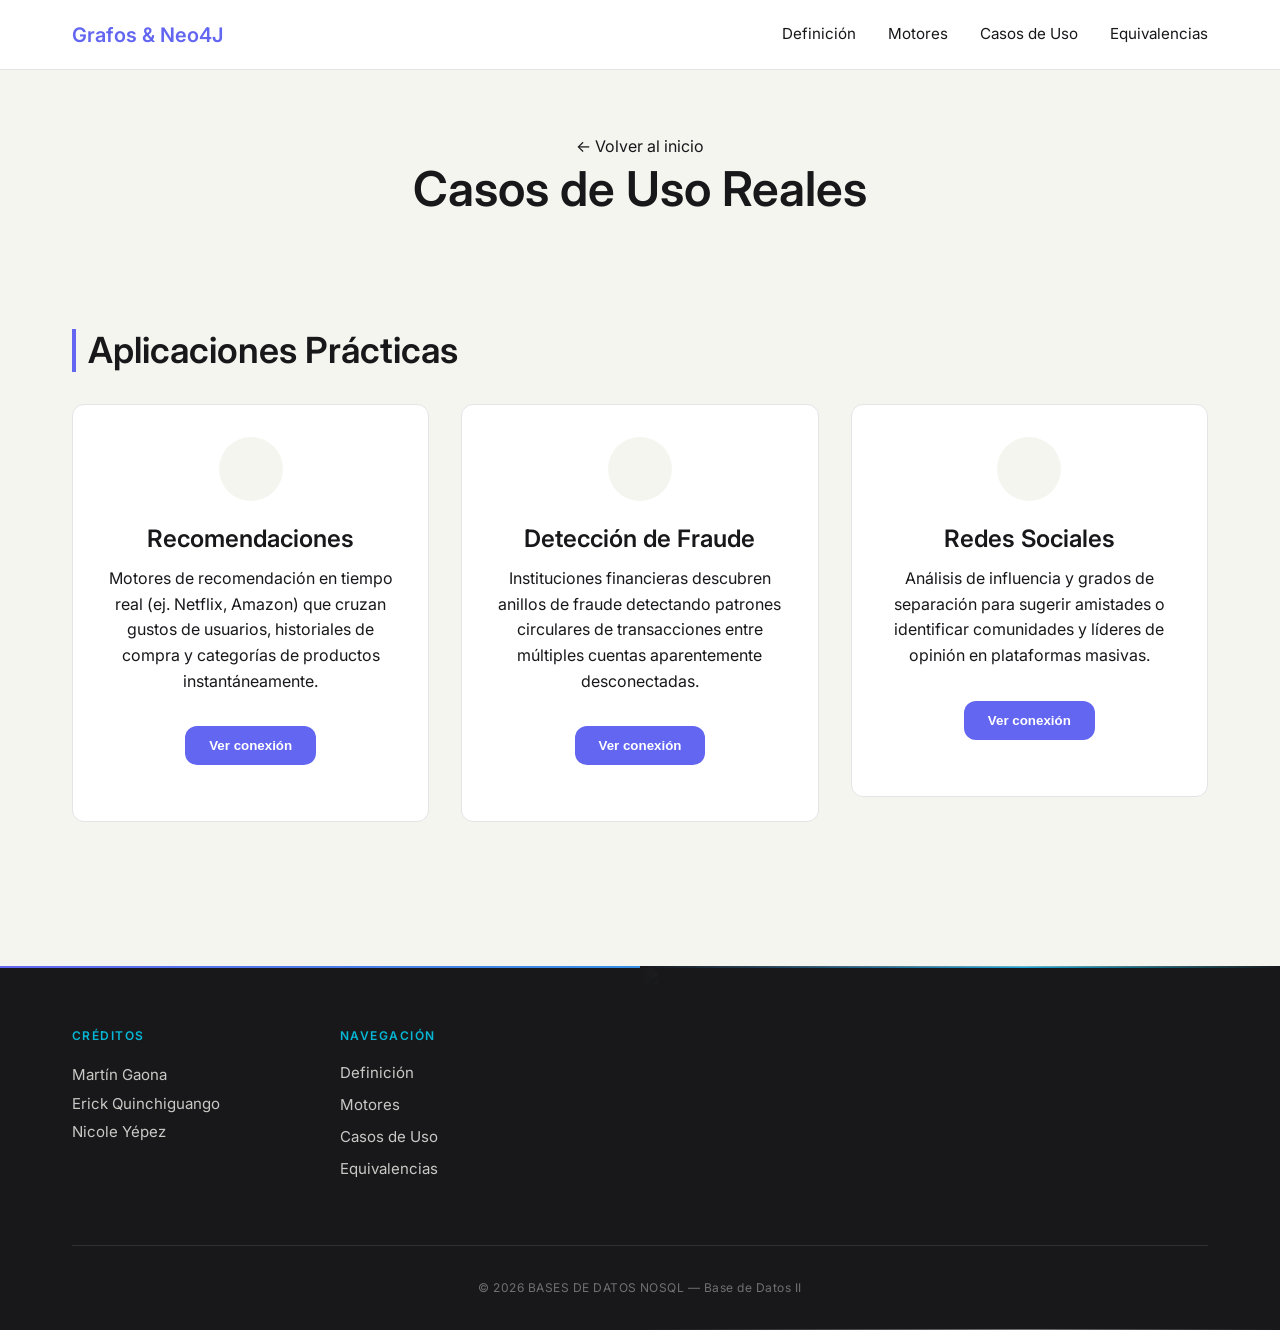
==== pages/casos-uso.html @ 71b71691 "primer commit - SQL x Neo4J web" ====
<!DOCTYPE html>
<html lang="es">
<head>
    <meta charset="UTF-8">
    <meta name="viewport" content="width=device-width, initial-scale=1.0">
    <title>Casos de Uso | Grafos & Neo4J</title>
    <link rel="stylesheet" href="../css/styles.css">
    <style>
        .icon-star path { d: path("M12 2l3.09 6.26L22 9.27l-5 4.87 1.18 6.88L12 17.77l-6.18 3.25L7 14.14 2 9.27l6.91-1.01L12 2z"); }
        .icon-alert path { d: path("M12 2L2 22h20L12 2zm0 6v6m0 4h.01"); stroke-linecap: round; stroke-linejoin: round; }
        .icon-network circle { cx: 12; cy: 5; r: 3; }
        .icon-network circle:nth-child(2) { cx: 5; cy: 19; }
        .icon-network circle:nth-child(3) { cx: 19; cy: 19; }
        .icon-network path { d: path("M10.29 7.71L6.71 16.29M13.71 7.71l3.58 8.58M7 19h10"); stroke-linecap: round; }
        
        .graph-svg { width: 100%; height: auto; max-width: 250px; display: block; margin: 0 auto; }
        .graph-svg circle { fill: var(--primary); stroke: var(--surface); stroke-width: 2; transition: var(--transition); }
        .graph-svg line { stroke: var(--border-color); stroke-width: 2; transition: var(--transition); }
        .graph-svg text { font-family: 'Inter', sans-serif; font-size: 12px; fill: var(--text-color); text-anchor: middle; }
        
        .use-case-card:hover .graph-svg circle { fill: var(--secondary); }
        .use-case-card:hover .graph-svg line { stroke: var(--primary); }
    </style>
</head>
<body>
    <header class="site-header">
        <div class="container header-container">
            <a href="../index.html" class="logo">Grafos & Neo4J</a>
            <button class="menu-toggle">☰</button>
            <nav class="nav-links">
                <a href="definicion.html">Definición</a>
                <a href="motores.html">Motores</a>
                <a href="casos-uso.html">Casos de Uso</a>
                <a href="equivalencias.html">Equivalencias</a>
            </nav>
        </div>
    </header>

    <div class="container">
        <header class="page-header fade-up">
            <a href="../index.html" class="back-link">← Volver al inicio</a>
            <h1>Casos de Uso Reales</h1>
        </header>

        <section class="content-section fade-up">
            <h2 class="section-title" style="margin-bottom: 2rem;">Aplicaciones Prácticas</h2>
            <div class="use-cases-grid">
                
                <div class="use-case-item fade-up">
                    <div class="use-case-card">
                        <div class="icon-wrapper">
                            <svg class="icon-star" viewBox="0 0 24 24"></svg>
                        </div>
                        <h3>Recomendaciones</h3>
                        <p>Motores de recomendación en tiempo real (ej. Netflix, Amazon) que cruzan gustos de usuarios, historiales de compra y categorías de productos instantáneamente.</p>
                        <button class="btn toggle-illustration" data-target="ill-recom">Ver conexión</button>
                        
                        <div id="ill-recom" class="illustration-container">
                            <svg class="graph-svg" viewBox="0 0 200 150">
                                <line x1="100" y1="30" x2="50" y2="100" />
                                <line x1="100" y1="30" x2="150" y2="100" />
                                <circle cx="100" cy="30" r="20" />
                                <circle cx="50" cy="100" r="20" />
                                <circle cx="150" cy="100" r="20" />
                                <text x="100" y="35" fill="#fff">Usuario</text>
                                <text x="50" y="105" fill="#fff">Película A</text>
                                <text x="150" y="105" fill="#fff">Película B</text>
                            </svg>
                        </div>
                    </div>
                </div>

                <div class="use-case-item fade-up">
                    <div class="use-case-card">
                        <div class="icon-wrapper">
                            <svg class="icon-alert" viewBox="0 0 24 24"></svg>
                        </div>
                        <h3>Detección de Fraude</h3>
                        <p>Instituciones financieras descubren anillos de fraude detectando patrones circulares de transacciones entre múltiples cuentas aparentemente desconectadas.</p>
                        <button class="btn toggle-illustration" data-target="ill-fraud">Ver conexión</button>
                        
                        <div id="ill-fraud" class="illustration-container">
                            <svg class="graph-svg" viewBox="0 0 200 150">
                                <line x1="50" y1="40" x2="150" y2="40" />
                                <line x1="150" y1="40" x2="100" y2="110" />
                                <line x1="100" y1="110" x2="50" y2="40" />
                                <circle cx="50" cy="40" r="15" />
                                <circle cx="150" cy="40" r="15" />
                                <circle cx="100" cy="110" r="15" />
                                <text x="50" y="45" fill="#fff">IP</text>
                                <text x="150" y="45" fill="#fff">Tarjeta</text>
                                <text x="100" y="115" fill="#fff">Cuenta</text>
                            </svg>
                        </div>
                    </div>
                </div>

                <div class="use-case-item fade-up">
                    <div class="use-case-card">
                        <div class="icon-wrapper">
                            <svg class="icon-network" viewBox="0 0 24 24"></svg>
                        </div>
                        <h3>Redes Sociales</h3>
                        <p>Análisis de influencia y grados de separación para sugerir amistades o identificar comunidades y líderes de opinión en plataformas masivas.</p>
                        <button class="btn toggle-illustration" data-target="ill-social">Ver conexión</button>
                        
                        <div id="ill-social" class="illustration-container">
                            <svg class="graph-svg" viewBox="0 0 200 150">
                                <line x1="100" y1="75" x2="40" y2="40" />
                                <line x1="100" y1="75" x2="160" y2="40" />
                                <line x1="100" y1="75" x2="100" y2="130" />
                                <circle cx="100" cy="75" r="15" />
                                <circle cx="40" cy="40" r="15" />
                                <circle cx="160" cy="40" r="15" />
                                <circle cx="100" cy="130" r="15" />
                                <text x="100" y="80" fill="#fff">Tú</text>
                            </svg>
                        </div>
                    </div>
                </div>

            </div>
        </section>
    </div>

    <footer class="site-footer">
        <div class="footer-gradient-line"></div>
        <div class="footer-image-wrap">
            <img src="https://images.unsplash.com/photo-1504868584819-f8e8b4b6d7e3?w=800&q=80" alt="">
            <div class="footer-image-fade-left"></div>
            <div class="footer-image-fade-right"></div>
        </div>
        <div class="container footer-container">
            <div class="footer-left">
                <div class="footer-col footer-col-credits">
                    <span class="footer-label">CRÉDITOS</span>
                    <span class="footer-name">Martín Gaona</span>
                    <span class="footer-name">Erick Quinchiguango</span>
                    <span class="footer-name">Nicole Yépez</span>
                </div>
                <div class="footer-col footer-col-nav">
                    <span class="footer-label">NAVEGACIÓN</span>
                    <a href="definicion.html" class="page-link">Definición</a>
                    <a href="motores.html" class="page-link">Motores</a>
                    <a href="casos-uso.html" class="page-link">Casos de Uso</a>
                    <a href="equivalencias.html" class="page-link">Equivalencias</a>
                </div>
            </div>
            <div class="footer-copyright">
                © 2026 BASES DE DATOS NOSQL — Base de Datos II
            </div>
        </div>
    </footer>

    <script src="../js/animations.js"></script>
</body>
</html>
---- css/styles.css ----
@import url('https://fonts.googleapis.com/css2?family=Inter:wght@400;600&display=swap');

:root {
  --bg-color: #F5F5F0;
  --primary: #6366F1;
  --secondary: #06B6D4;
  --text-color: #18181B;
  --surface: #FFFFFF;
  --border-color: #E4E4E7;
  --gradient: linear-gradient(135deg, var(--primary), var(--secondary));
  --radius: 12px;
  --shadow: 0 4px 20px rgba(0, 0, 0, 0.05);
  --shadow-hover: 0 8px 30px rgba(99, 102, 241, 0.15);
  --transition: all 0.3s cubic-bezier(0.25, 0.8, 0.25, 1);
  --header-height: 70px;
}

* {
  margin: 0;
  padding: 0;
  box-sizing: border-box;
}

body {
  font-family: 'Inter', sans-serif;
  font-weight: 400;
  font-size: 16px;
  background-color: var(--bg-color);
  color: var(--text-color);
  line-height: 1.6;
  min-height: 100vh;
  display: flex;
  flex-direction: column;
  padding-top: var(--header-height);
  transition: opacity 0.2s ease;
  opacity: 1;
}

body.page-transitioning {
  opacity: 0;
}

/* Header */
.site-header {
  position: fixed;
  top: 0;
  left: 0;
  width: 100%;
  height: var(--header-height);
  background: var(--surface);
  border-bottom: 0.5px solid var(--border-color);
  z-index: 1000;
  display: flex;
  align-items: center;
  transition: box-shadow 0.3s ease;
}

.site-header.elevated {
  box-shadow: 0 4px 20px rgba(0,0,0,0.05);
}

.header-container {
  display: flex;
  justify-content: space-between;
  align-items: center;
  width: 100%;
}

.logo {
  font-weight: 600;
  color: var(--primary);
  font-size: 1.25rem;
}

.nav-links {
  display: flex;
  gap: 2rem;
}

.nav-links a {
  font-size: 0.95rem;
  transition: color 0.3s ease;
}

.nav-links a:hover {
  color: var(--primary);
}

.menu-toggle {
  display: none;
  background: none;
  border: none;
  font-size: 1.5rem;
  color: var(--text-color);
  cursor: pointer;
}

.site-footer {
  background: #18181B;
  color: #F5F5F0;
  margin-top: 80px;
  position: relative;
  padding: 60px 0 32px;
}

.footer-gradient-line {
  position: absolute;
  top: 0;
  left: 0;
  height: 2px;
  width: 100%;
  background: var(--gradient);
}

.footer-image-wrap {
  position: absolute;
  top: 0;
  right: 0;
  width: 50%;
  height: 100%;
  z-index: 0;
  overflow: hidden;
}

.footer-image-wrap img {
  width: 100%;
  height: 100%;
  object-fit: cover;
  object-position: center;
  opacity: 0.5;
  display: block;
}

.footer-image-fade-left {
  position: absolute;
  top: 0;
  left: 0;
  width: 100%;
  height: 100%;
  background: linear-gradient(to right, #18181B 0%, transparent 60%);
}

.footer-image-fade-right {
  position: absolute;
  top: 0;
  right: 0;
  width: 100%;
  height: 100%;
  background: linear-gradient(to left, #18181B 0%, transparent 40%);
}

.footer-container {
  display: grid;
  grid-template-columns: 1fr;
  gap: 2.5rem 0;
  max-width: 1200px;
  margin: 0 auto;
  padding: 0 2rem;
  position: relative;
  z-index: 1;
}

.footer-left {
  display: flex;
  flex-direction: row;
  gap: 120px;
}

.footer-col {
  display: flex;
  flex-direction: column;
}

.footer-label {
  font-size: 12px;
  font-weight: 600;
  letter-spacing: 0.12em;
  color: #06B6D4;
  text-transform: uppercase;
  margin-bottom: 1rem;
}

.footer-name {
  font-size: 15px;
  color: rgba(245, 245, 240, 0.8);
  line-height: 1.9;
}

.footer-col .page-link {
  font-size: 15px;
  color: rgba(245, 245, 240, 0.8);
  display: block;
  margin-bottom: 0.5rem;
  transition: color 0.3s ease;
  text-decoration: none;
}

.footer-col .page-link:hover {
  color: #F5F5F0;
}



h1, h2, h3, h4, h5, h6 {
  font-weight: 600;
  line-height: 1.2;
}

h1 { font-size: 3rem; margin-bottom: 1rem; }
h2 { font-size: 2.25rem; margin-bottom: 1rem; }
h3 { font-size: 1.5rem; margin-bottom: 0.75rem; }
p { margin-bottom: 1rem; }
a { text-decoration: none; color: inherit; }

.container {
  width: 100%;
  max-width: 1200px;
  margin: 0 auto;
  padding: 0 2rem;
}

.hero {
  min-height: calc(100vh - var(--header-height));
  display: flex;
  flex-direction: column;
  justify-content: center;
  position: relative;
  overflow: hidden;
}

.hero-content {
  text-align: center;
  z-index: 10;
  padding-top: 4rem;
}

.title-wrapper {
  display: inline-block;
  position: relative;
  margin-bottom: 1rem;
}

.title-gradient-line {
  position: absolute;
  bottom: -5px;
  left: 0;
  height: 3px;
  background: var(--gradient);
  width: 0;
  animation: expandWidth 1s ease-out 0.8s forwards;
}

@keyframes expandWidth {
  to { width: 60%; }
}

.animate-title, .animate-subtitle, .animate-cards {
  opacity: 0;
  transform: translateY(20px);
  animation: fadeSlideUp 0.8s cubic-bezier(0.25, 0.8, 0.25, 1) forwards;
}
.animate-title { animation-delay: 0ms; }
.animate-subtitle { animation-delay: 300ms; }
.animate-cards { animation-delay: 600ms; }

@keyframes fadeSlideUp {
  to { opacity: 1; transform: translateY(0); }
}

.hero-subtitle {
  font-size: 1.25rem;
  opacity: 0.8;
  margin-bottom: 3rem;
}

#graph-container {
  position: absolute;
  top: 0;
  left: 0;
  width: 100%;
  height: 100%;
  z-index: 1;
}

.nav-cards {
  display: grid;
  grid-template-columns: repeat(auto-fit, minmax(250px, 1fr));
  gap: 2rem;
  z-index: 10;
  margin-top: auto;
  padding-bottom: 4rem;
}

.card {
  background: var(--surface);
  border: 1px solid var(--border-color);
  border-radius: var(--radius);
  padding: 2rem;
  transition: var(--transition);
  box-shadow: var(--shadow);
  cursor: pointer;
  display: block;
}

.card, .detail-card, .engine-card, .use-case-card {
  transition: all 0.3s cubic-bezier(0.25, 0.8, 0.25, 1);
}

.card:hover, .detail-card:not(.flip-card):hover, .engine-card:hover, .use-case-card:hover {
  transform: translateY(-6px);
  border-color: var(--primary);
  box-shadow: 0 10px 25px rgba(0,0,0,0.05);
}

.card h3 {
  color: var(--primary);
  margin-bottom: 0.5rem;
}

.card p {
  margin: 0;
  font-size: 0.95rem;
  opacity: 0.8;
}

.page-header {
  padding: 4rem 0 2rem;
  text-align: center;
}

.content-section {
  padding: 4rem 0;
}

.section-title {
  position: relative;
  padding-left: 1rem;
}

.section-title::before {
  content: '';
  position: absolute;
  left: 0;
  top: 0;
  width: 4px;
  height: 0;
  background: var(--primary);
  transition: height 0.6s ease-out;
}

.fade-up.visible .section-title::before {
  height: 100%;
}

.fade-up {
  opacity: 0;
  transform: translateY(30px) scale(0.96);
  transition: opacity 0.8s ease-out, transform 0.8s ease-out;
}

.fade-up.visible {
  opacity: 1;
  transform: translateY(0) scale(1);
}

.interactive-cards {
  display: grid;
  grid-template-columns: repeat(auto-fit, minmax(300px, 1fr));
  gap: 2rem;
  perspective: 1000px;
}

.detail-card.flip-card {
  padding: 0;
  background: transparent;
  border: none;
  box-shadow: none;
}

.flip-card-inner {
  position: relative;
  width: 100%;
  height: 250px;
  text-align: center;
  transition: transform 0.6s cubic-bezier(0.4, 0.2, 0.2, 1);
  transform-style: preserve-3d;
}

.detail-card.flipped .flip-card-inner {
  transform: rotateY(180deg);
}

.flip-card-front, .flip-card-back {
  position: absolute;
  width: 100%;
  height: 100%;
  backface-visibility: hidden;
  border: 1px solid var(--border-color);
  border-radius: var(--radius);
  padding: 2rem;
  background: var(--surface);
  display: flex;
  flex-direction: column;
  justify-content: center;
  align-items: center;
  box-shadow: var(--shadow);
  transition: var(--transition);
}

.flip-card-front:hover {
  border-color: var(--primary);
  box-shadow: 0 10px 25px rgba(0,0,0,0.05);
  transform: translateY(-6px);
}

.flip-card-back {
  transform: rotateY(180deg);
  background: var(--bg-color);
  border-color: var(--primary);
}

#mini-graph {
  width: 100%;
  height: 300px;
  border: 1px solid var(--border-color);
  border-radius: var(--radius);
  margin-top: 2rem;
  background: var(--surface);
}

.engines-grid {
  display: grid;
  grid-template-columns: repeat(auto-fit, minmax(300px, 1fr));
  gap: 2rem;
  align-items: center;
}

.engine-card {
  background: var(--surface);
  border: 1px solid var(--border-color);
  border-radius: var(--radius);
  padding: 2rem;
  position: relative;
  overflow: hidden;
}

@keyframes borderGlowPulse {
  0% { box-shadow: 0 0 0 0 rgba(99, 102, 241, 0.4); border-color: var(--border-color); }
  50% { box-shadow: 0 0 15px 5px rgba(99, 102, 241, 0.6); border-color: var(--primary); }
  100% { box-shadow: 0 0 0 0 rgba(99, 102, 241, 0.4); border-color: var(--border-color); }
}

.engine-card.featured {
  border-width: 2px;
  transform: scale(1.05);
  animation: borderGlowPulse 2s infinite;
}

.engine-card.featured:hover {
  transform: scale(1.05) translateY(-6px);
}

.badges {
  display: flex;
  gap: 0.5rem;
  flex-wrap: wrap;
  margin-bottom: 1rem;
}

.badge {
  background: var(--bg-color);
  color: var(--primary);
  font-size: 0.9rem;
  padding: 0.25rem 0.75rem;
  border-radius: 99px;
  border: 1px solid var(--border-color);
}

.popularity-bar {
  height: 6px;
  background: var(--border-color);
  border-radius: 3px;
  margin-top: 1.5rem;
  overflow: hidden;
}

.popularity-fill {
  height: 100%;
  background: var(--gradient);
  width: 0;
  transition: width 1.5s cubic-bezier(0.25, 0.8, 0.25, 1);
}

.use-cases-grid {
  display: grid;
  grid-template-columns: repeat(auto-fit, minmax(300px, 1fr));
  gap: 2rem;
}

.use-case-item.fade-up:nth-child(1) { transition-delay: 100ms; }
.use-case-item.fade-up:nth-child(2) { transition-delay: 200ms; }
.use-case-item.fade-up:nth-child(3) { transition-delay: 300ms; }

.use-case-card {
  background: var(--surface);
  border: 1px solid var(--border-color);
  border-radius: var(--radius);
  padding: 2rem;
  text-align: center;
}

.icon-wrapper {
  width: 64px;
  height: 64px;
  margin: 0 auto 1.5rem;
  border-radius: 50%;
  background: var(--bg-color);
  display: flex;
  align-items: center;
  justify-content: center;
  transition: var(--transition);
}

.use-case-card:hover .icon-wrapper {
  background: var(--primary);
}

.use-case-card:hover .icon-wrapper svg {
  stroke: var(--surface);
}

.icon-wrapper svg {
  width: 32px;
  height: 32px;
  stroke: var(--primary);
  stroke-width: 2;
  fill: none;
  transition: var(--transition);
}

.btn {
  display: inline-block;
  padding: 0.75rem 1.5rem;
  background: var(--primary);
  color: var(--surface);
  border: none;
  border-radius: var(--radius);
  font-weight: 600;
  cursor: pointer;
  transition: var(--transition);
  margin-top: 1rem;
}

.btn:hover {
  background: var(--secondary);
  box-shadow: var(--shadow-hover);
  color: var(--surface);
}

.illustration-container {
  margin-top: 1.5rem;
  max-height: 0;
  overflow: hidden;
  transition: max-height 0.5s ease;
  opacity: 0;
}

.illustration-container.show {
  max-height: 300px;
  opacity: 1;
}

.graph-svg line {
  stroke-dasharray: 200;
  stroke-dashoffset: 200;
}

.illustration-container.show .graph-svg line {
  animation: drawLine 1s ease forwards;
}

@keyframes drawLine {
  to { stroke-dashoffset: 0; }
}

.comparison-table {
  width: 100%;
  border-collapse: collapse;
  background: var(--surface);
  border-radius: var(--radius);
  overflow: hidden;
  box-shadow: var(--shadow);
  margin-bottom: 3rem;
}

.comparison-table th, .comparison-table td {
  padding: 1.5rem;
  text-align: left;
  border-bottom: 1px solid var(--border-color);
}

.comparison-table th {
  background: var(--bg-color);
  font-weight: 600;
  color: var(--primary);
}

.comparison-table tr {
  position: relative;
  transition: var(--transition);
}

.comparison-table tbody tr::before {
  content: '';
  position: absolute;
  left: 0;
  top: 0;
  height: 100%;
  width: 4px;
  background: var(--primary);
  transform: scaleY(0);
  transition: transform 0.3s ease;
  transform-origin: center;
}

.comparison-table tbody tr:hover {
  background: var(--bg-color);
}

.comparison-table tbody tr:hover::before {
  transform: scaleY(1);
}

.example-tooltip {
  font-size: 0.9rem;
  color: var(--secondary);
  opacity: 0;
  transition: var(--transition);
  display: block;
  margin-top: 0.5rem;
}

.comparison-table tr:hover .example-tooltip {
  opacity: 1;
}

.diagram-container {
  text-align: center;
  padding: 3rem;
  background: var(--surface);
  border-radius: var(--radius);
  border: 1px solid var(--border-color);
}

.sql-to-graph-anim {
  display: flex;
  align-items: center;
  justify-content: center;
  gap: 2rem;
  flex-wrap: wrap;
}

.sql-to-graph-anim > * {
  opacity: 0;
  transform: translateX(-20px);
  transition: opacity 0.5s ease, transform 0.5s ease;
}

.fade-up.visible .sql-step-1 { transition-delay: 0ms; opacity: 1; transform: translateX(0); }
.fade-up.visible .sql-step-2 { transition-delay: 400ms; opacity: 1; transform: translateX(0); }
.fade-up.visible .sql-step-3 { transition-delay: 800ms; opacity: 1; transform: translateX(0); }

.anim-step {
  padding: 1rem 2rem;
  border: 2px solid var(--border-color);
  border-radius: var(--radius);
  transition: var(--transition);
}

.anim-arrow {
  font-size: 2rem;
  color: var(--primary);
  animation: pulse 2s infinite;
}

.anim-step.graph-step {
  border-color: var(--secondary);
  background: var(--bg-color);
}

@keyframes pulse {
  0% { transform: scale(1); opacity: 0.5; }
  50% { transform: scale(1.2); opacity: 1; }
  100% { transform: scale(1); opacity: 0.5; }
}

@media (max-width: 768px) {
  h1 { font-size: 2.25rem; }
  h2 { font-size: 1.75rem; }
  
  .nav-links {
    display: none;
    position: absolute;
    top: var(--header-height);
    left: 0;
    width: 100%;
    background: var(--surface);
    flex-direction: column;
    padding: 1rem 0;
    border-bottom: 1px solid var(--border-color);
    box-shadow: 0 4px 10px rgba(0,0,0,0.05);
  }
  
  .nav-links.active {
    display: flex;
    text-align: center;
  }
  
  .menu-toggle {
    display: block;
  }

  .footer-container {
    grid-template-columns: 1fr;
    gap: 2rem;
    text-align: center;
  }

  .footer-left {
    flex-direction: column;
    align-items: center;
    gap: 2rem;
  }

  .footer-col {
    align-items: center;
  }
  
  .nav-cards {
    grid-template-columns: 1fr;
  }
  
  .engine-card.featured {
    transform: none;
  }
  .engine-card.featured:hover {
    transform: translateY(-6px);
  }
  
  .sql-to-graph-anim {
    flex-direction: column;
  }
  
  .comparison-table th, .comparison-table td {
    padding: 1rem;
  }
}

/* Scroll Journey Additions */
.scroll-section {
  padding: 100px 2rem;
  position: relative;
  max-width: 1200px;
  margin: 0 auto;
}



.slide-left {
  opacity: 0;
  transform: translateX(-50px);
  transition: opacity 0.8s cubic-bezier(0.25, 0.8, 0.25, 1), transform 0.8s cubic-bezier(0.25, 0.8, 0.25, 1);
}

.slide-right {
  opacity: 0;
  transform: translateX(50px);
  transition: opacity 0.8s cubic-bezier(0.25, 0.8, 0.25, 1), transform 0.8s cubic-bezier(0.25, 0.8, 0.25, 1);
}

.slide-left.visible, .slide-right.visible {
  opacity: 1;
  transform: translateX(0);
}

.two-col {
  display: grid;
  grid-template-columns: 1fr 1fr;
  gap: 4rem;
  align-items: center;
}

#inline-graph {
  width: 100%;
  height: 300px;
  border-radius: var(--radius);
  background: var(--surface);
  border: 1px solid var(--border-color);
  box-shadow: var(--shadow);
}

.dark-section {
  background-color: #18181B;
  color: #F5F5F0;
  padding: 100px 0;
  width: 100%;
}

.stat-grid {
  display: grid;
  grid-template-columns: repeat(auto-fit, minmax(250px, 1fr));
  gap: 3rem;
  text-align: center;
}

.stat-number {
  font-size: 4rem;
  font-weight: 600;
  color: var(--primary);
  margin-bottom: 0.5rem;
  display: flex;
  justify-content: center;
  align-items: baseline;
}

.stat-number span {
  font-size: 2rem;
  color: var(--secondary);
  margin-left: 0.2rem;
}

.stat-label {
  font-size: 1.1rem;
  opacity: 0.9;
}

.tilt-cards-grid {
  display: grid;
  grid-template-columns: repeat(2, 280px);
  gap: 2rem;
  justify-content: center;
}

@media (max-width: 768px) {
  .tilt-cards-grid {
    grid-template-columns: 280px;
  }
}

.tilt-card {
  width: 280px;
  height: 380px;
  border-radius: 16px;
  overflow: hidden;
  position: relative;
  text-decoration: none;
  color: #fff;
  display: flex;
  flex-direction: column;
  justify-content: flex-start;
  padding: 0;
  box-shadow: 0 10px 30px rgba(0,0,0,0.1);
  transform-style: preserve-3d;
  will-change: transform;
}

.tilt-image-area {
  position: absolute;
  top: 0;
  left: 0;
  width: 100%;
  height: 55%;
  z-index: 1;
}

.tilt-image-area img {
  width: 100%;
  height: 100%;
  object-fit: cover;
  display: block;
}

.tilt-gradient-overlay {
  position: absolute;
  top: 0;
  left: 0;
  width: 100%;
  height: 100%;
  z-index: 2;
}

.tilt-def .tilt-gradient-overlay { background: linear-gradient(to bottom, transparent 40%, #6366F1 100%); }
.tilt-mot .tilt-gradient-overlay { background: linear-gradient(to bottom, transparent 40%, #06B6D4 100%); }
.tilt-use .tilt-gradient-overlay { background: linear-gradient(to bottom, transparent 40%, #6366F1 100%); }
.tilt-eq .tilt-gradient-overlay { background: linear-gradient(to bottom, transparent 40%, #818CF8 100%); }

.tilt-def { background: linear-gradient(135deg, #6366F1 0%, #818CF8 100%); }
.tilt-mot { background: linear-gradient(135deg, #06B6D4 0%, #67E8F9 100%); }
.tilt-use { background: linear-gradient(135deg, #6366F1 0%, #06B6D4 100%); }
.tilt-eq { background: linear-gradient(135deg, #818CF8 0%, #06B6D4 100%); }

.tilt-content {
  position: relative;
  z-index: 3;
  pointer-events: none;
  height: 100%;
  padding: 0 2rem 2rem 2rem;
  display: flex;
  flex-direction: column;
  justify-content: flex-end;
}

.tilt-card h3 {
  font-size: 22px;
  font-weight: 600;
  margin-bottom: 0.5rem;
  color: #fff;
}

.tilt-card p {
  font-size: 14px;
  color: rgba(255, 255, 255, 0.8);
  margin: 0;
}

.tilt-card .arrow {
  position: absolute;
  bottom: 2rem;
  right: 2rem;
  color: #fff;
  font-size: 1.2rem;
  transition: transform 0.3s ease;
  z-index: 2;
}

.tilt-card:hover .arrow {
  transform: translateX(6px);
}

.tilt-shine {
  position: absolute;
  top: 0;
  left: 0;
  width: 100%;
  height: 100%;
  z-index: 4;
  pointer-events: none;
}

.code-block {
  background: #18181B;
  padding: 2rem;
  border-radius: var(--radius);
  border-left: 4px solid var(--primary);
  font-family: monospace;
  font-size: 1.1rem;
  text-align: left;
  overflow-x: auto;
  margin-bottom: 1rem;
  color: #E4E4E7;
  box-shadow: var(--shadow);
}

.code-kw { color: var(--primary); font-weight: bold; }
.code-rel { color: var(--secondary); font-weight: bold; }
.code-node { color: #A78BFA; } 

.footer-copyright {
  grid-column: 1 / -1;
  text-align: center;
  border-top: 1px solid rgba(255,255,255,0.1);
  padding-top: 2rem;
  margin-top: 1rem;
  font-size: 12px;
  color: rgba(245, 245, 240, 0.4);
  letter-spacing: 0.04em;
}

@media (max-width: 768px) {
  .two-col {
    grid-template-columns: 1fr;
    gap: 2rem;
  }
}

/* Canvas Override Styles */
#hero-canvas {
  position: absolute;
  top: 0;
  left: 0;
  width: 100%;
  height: 100%;
  z-index: 0;
}

.hero {
  position: relative;
  overflow: hidden;
  min-height: 100vh;
  display: flex;
  align-items: center;
}

.hero-content {
  position: relative;
  z-index: 1;
}

#graph-container {
  display: none;
}

.hero-main-title {
  font-size: clamp(3rem, 8vw, 6rem);
  font-weight: 600;
  letter-spacing: -0.02em;
  color: #18181B;
  text-shadow: 0 2px 40px rgba(245,245,240,0.9);
}

.accent-x {
  color: var(--primary);
}

.hero-subtitle {
  max-width: 560px;
  margin: 1.5rem auto 2rem auto;
  font-weight: 400;
  color: rgba(24, 24, 27, 0.7);
  font-size: 18px;
  text-align: center;
  text-shadow: 0 1px 20px rgba(245,245,240,1);
}

.scroll-cta {
  text-align: center;
  margin-top: 2rem;
  pointer-events: auto;
}

.scroll-link {
  display: inline-block;
  text-transform: uppercase;
  letter-spacing: 0.1em;
  font-size: 12px;
  color: var(--primary);
  text-decoration: none;
  font-weight: 600;
  margin-bottom: 0.5rem;
}

.scroll-arrow {
  width: 12px;
  height: 12px;
  border-right: 2px solid var(--primary);
  border-bottom: 2px solid var(--primary);
  transform: rotate(45deg);
  margin: 0 auto;
  animation: bounceDown 1.2s ease-in-out infinite;
}

@keyframes bounceDown {
  0%, 100% { transform: translateY(0) rotate(45deg); }
  50% { transform: translateY(6px) rotate(45deg); }
}

/* Interactive Cards Grid */
.interactive-cards {
  display: grid;
  gap: 24px;
}

@media (min-width: 768px) {
  .interactive-cards {
    grid-template-columns: repeat(3, 1fr);
  }
}

.component-card {
  background: var(--surface);
  border: 1px solid var(--border-color);
  border-radius: var(--radius);
  padding: 2rem;
  min-height: 180px;
  display: flex;
  flex-direction: column;
  justify-content: center;
  transition: all 0.25s ease;
  position: relative;
  cursor: pointer;
}

.component-card:hover {
  transform: translateY(-6px);
  box-shadow: 0 12px 32px rgba(99,102,241,0.10);
}

.component-card::before {
  content: '';
  position: absolute;
  top: 0;
  left: 0;
  width: 100%;
  height: 3px;
  border-top-left-radius: var(--radius);
  border-top-right-radius: var(--radius);
}

.component-card.nodo-card::before { background-color: #6366F1; }
.component-card.rel-card::before { background-color: #06B6D4; }
.component-card.prop-card::before { background-color: #818CF8; }

.component-card h3 {
  font-size: 18px;
  font-weight: 600;
  margin-bottom: 0.5rem;
  color: var(--text-color);
}

.component-card p {
  color: var(--text-color);
  opacity: 0.8;
  margin: 0;
}

.component-detail {
  display: none;
  margin-top: 1rem;
  padding-top: 1rem;
  border-top: 1px solid var(--border-color);
  font-size: 0.95rem;
  opacity: 0.9;
}

.component-card.expanded .component-detail {
  display: block;
}
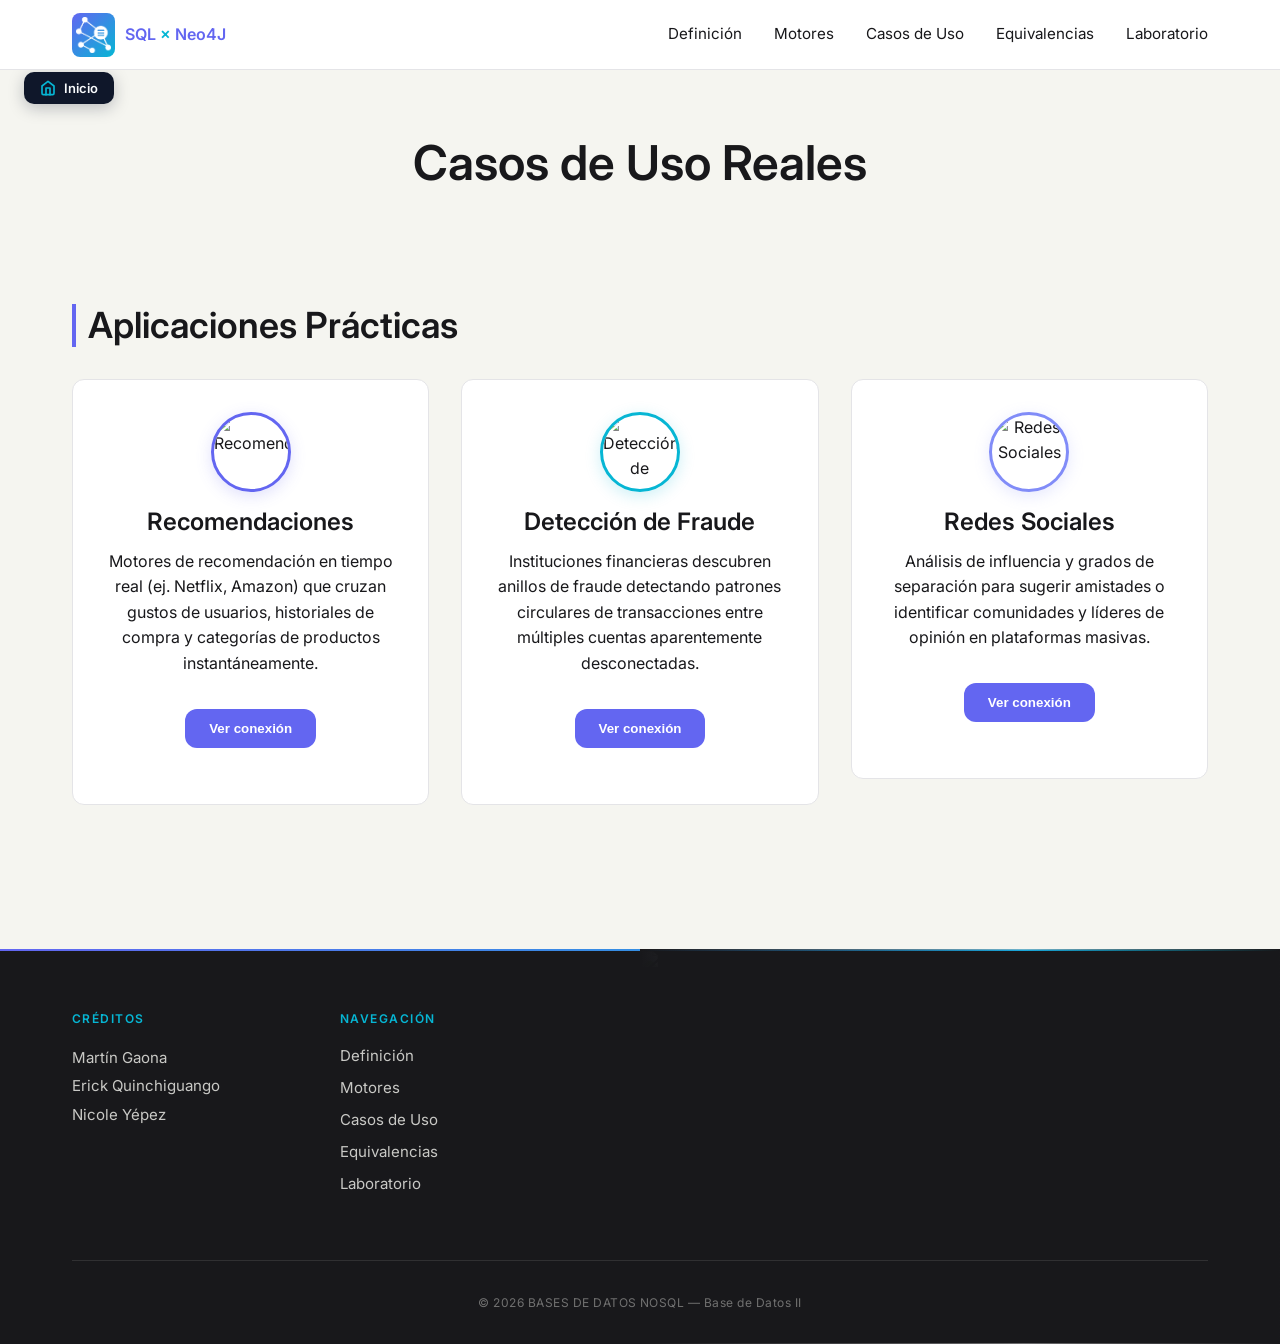
==== commit 77b0ff67: "día 2 - laboratorio cypher, rediseño completo todas las secciones" ====
--- a/pages/casos-uso.html
+++ b/pages/casos-uso.html
@@ -25,20 +25,33 @@
 <body>
     <header class="site-header">
         <div class="container header-container">
-            <a href="../index.html" class="logo">Grafos & Neo4J</a>
+            <a href="../index.html" class="logo">
+                <div class="logo-icon-wrapper">
+                    <img src="../logo.png" alt="Logo" class="logo-img">
+                </div>
+                <span class="logo-text">SQL <span class="logo-accent">×</span> Neo4J</span>
+            </a>
             <button class="menu-toggle">☰</button>
             <nav class="nav-links">
                 <a href="definicion.html">Definición</a>
                 <a href="motores.html">Motores</a>
                 <a href="casos-uso.html">Casos de Uso</a>
                 <a href="equivalencias.html">Equivalencias</a>
+                <a href="laboratorio.html">Laboratorio</a>
             </nav>
         </div>
     </header>
 
+    <a href="../index.html" class="back-home-btn">
+        <svg width="16" height="16" viewBox="0 0 24 24" fill="none" stroke="#6366F1" stroke-width="2.5" stroke-linecap="round" stroke-linejoin="round">
+            <path d="m3 9 9-7 9 7v11a2 2 0 0 1-2 2H5a2 2 0 0 1-2-2z"/>
+            <polyline points="9 22 9 12 15 12 15 22"/>
+        </svg>
+        <span>Inicio</span>
+    </a>
+
     <div class="container">
         <header class="page-header fade-up">
-            <a href="../index.html" class="back-link">← Volver al inicio</a>
             <h1>Casos de Uso Reales</h1>
         </header>
 
@@ -48,9 +61,7 @@
                 
                 <div class="use-case-item fade-up">
                     <div class="use-case-card">
-                        <div class="icon-wrapper">
-                            <svg class="icon-star" viewBox="0 0 24 24"></svg>
-                        </div>
+                        <img src="https://images.unsplash.com/photo-1611162617213-7d7a39e9b1d7?w=200&q=80" alt="Recomendaciones" style="width: 80px; height: 80px; border-radius: 50%; object-fit: cover; border: 3px solid #6366F1; box-shadow: 0 4px 16px rgba(99,102,241,0.2); margin: 0 auto 16px; display: block;">
                         <h3>Recomendaciones</h3>
                         <p>Motores de recomendación en tiempo real (ej. Netflix, Amazon) que cruzan gustos de usuarios, historiales de compra y categorías de productos instantáneamente.</p>
                         <button class="btn toggle-illustration" data-target="ill-recom">Ver conexión</button>
@@ -72,9 +83,7 @@
 
                 <div class="use-case-item fade-up">
                     <div class="use-case-card">
-                        <div class="icon-wrapper">
-                            <svg class="icon-alert" viewBox="0 0 24 24"></svg>
-                        </div>
+                        <img src="https://images.unsplash.com/photo-1563013544-824ae1b704d3?w=200&q=80" alt="Detección de Fraude" style="width: 80px; height: 80px; border-radius: 50%; object-fit: cover; border: 3px solid #06B6D4; box-shadow: 0 4px 16px rgba(6,182,212,0.2); margin: 0 auto 16px; display: block;">
                         <h3>Detección de Fraude</h3>
                         <p>Instituciones financieras descubren anillos de fraude detectando patrones circulares de transacciones entre múltiples cuentas aparentemente desconectadas.</p>
                         <button class="btn toggle-illustration" data-target="ill-fraud">Ver conexión</button>
@@ -97,9 +106,7 @@
 
                 <div class="use-case-item fade-up">
                     <div class="use-case-card">
-                        <div class="icon-wrapper">
-                            <svg class="icon-network" viewBox="0 0 24 24"></svg>
-                        </div>
+                        <img src="https://images.unsplash.com/photo-1611162616305-c69b3fa7fbe0?w=200&q=80" alt="Redes Sociales" style="width: 80px; height: 80px; border-radius: 50%; object-fit: cover; border: 3px solid #818CF8; box-shadow: 0 4px 16px rgba(129,140,248,0.2); margin: 0 auto 16px; display: block;">
                         <h3>Redes Sociales</h3>
                         <p>Análisis de influencia y grados de separación para sugerir amistades o identificar comunidades y líderes de opinión en plataformas masivas.</p>
                         <button class="btn toggle-illustration" data-target="ill-social">Ver conexión</button>
@@ -144,6 +151,7 @@
                     <a href="motores.html" class="page-link">Motores</a>
                     <a href="casos-uso.html" class="page-link">Casos de Uso</a>
                     <a href="equivalencias.html" class="page-link">Equivalencias</a>
+                    <a href="laboratorio.html" class="page-link">Laboratorio</a>
                 </div>
             </div>
             <div class="footer-copyright">
--- a/css/styles.css
+++ b/css/styles.css
@@ -56,7 +56,7 @@
 }
 
 .site-header.elevated {
-  box-shadow: 0 4px 20px rgba(0,0,0,0.05);
+  box-shadow: 0 4px 20px rgba(0, 0, 0, 0.05);
 }
 
 .header-container {
@@ -67,9 +67,36 @@
 }
 
 .logo {
+  display: flex;
+  align-items: center;
+  text-decoration: none;
+}
+
+.logo-icon-wrapper {
+  background: linear-gradient(135deg, #6366F1 0%, #06B6D4 100%);
+  border-radius: 8px;
+  padding: 4px;
+  display: inline-flex;
+  align-items: center;
+  justify-content: center;
+}
+
+.logo-img {
+  height: 36px;
+  width: auto;
+  vertical-align: middle;
+  transition: height 0.3s ease;
+}
+
+.logo-text {
   font-weight: 600;
-  color: var(--primary);
-  font-size: 1.25rem;
+  font-size: 16px;
+  color: #6366F1;
+  margin-left: 10px;
+}
+
+.logo-accent {
+  color: #06B6D4;
 }
 
 .nav-links {
@@ -201,16 +228,39 @@
 
 
 
-h1, h2, h3, h4, h5, h6 {
+h1,
+h2,
+h3,
+h4,
+h5,
+h6 {
   font-weight: 600;
   line-height: 1.2;
 }
 
-h1 { font-size: 3rem; margin-bottom: 1rem; }
-h2 { font-size: 2.25rem; margin-bottom: 1rem; }
-h3 { font-size: 1.5rem; margin-bottom: 0.75rem; }
-p { margin-bottom: 1rem; }
-a { text-decoration: none; color: inherit; }
+h1 {
+  font-size: 3rem;
+  margin-bottom: 1rem;
+}
+
+h2 {
+  font-size: 2.25rem;
+  margin-bottom: 1rem;
+}
+
+h3 {
+  font-size: 1.5rem;
+  margin-bottom: 0.75rem;
+}
+
+p {
+  margin-bottom: 1rem;
+}
+
+a {
+  text-decoration: none;
+  color: inherit;
+}
 
 .container {
   width: 100%;
@@ -251,20 +301,36 @@
 }
 
 @keyframes expandWidth {
-  to { width: 60%; }
-}
-
-.animate-title, .animate-subtitle, .animate-cards {
+  to {
+    width: 60%;
+  }
+}
+
+.animate-title,
+.animate-subtitle,
+.animate-cards {
   opacity: 0;
   transform: translateY(20px);
   animation: fadeSlideUp 0.8s cubic-bezier(0.25, 0.8, 0.25, 1) forwards;
 }
-.animate-title { animation-delay: 0ms; }
-.animate-subtitle { animation-delay: 300ms; }
-.animate-cards { animation-delay: 600ms; }
+
+.animate-title {
+  animation-delay: 0ms;
+}
+
+.animate-subtitle {
+  animation-delay: 300ms;
+}
+
+.animate-cards {
+  animation-delay: 600ms;
+}
 
 @keyframes fadeSlideUp {
-  to { opacity: 1; transform: translateY(0); }
+  to {
+    opacity: 1;
+    transform: translateY(0);
+  }
 }
 
 .hero-subtitle {
@@ -302,14 +368,20 @@
   display: block;
 }
 
-.card, .detail-card, .engine-card, .use-case-card {
+.card,
+.detail-card,
+.engine-card,
+.use-case-card {
   transition: all 0.3s cubic-bezier(0.25, 0.8, 0.25, 1);
 }
 
-.card:hover, .detail-card:not(.flip-card):hover, .engine-card:hover, .use-case-card:hover {
+.card:hover,
+.detail-card:not(.flip-card):hover,
+.engine-card:hover,
+.use-case-card:hover {
   transform: translateY(-6px);
   border-color: var(--primary);
-  box-shadow: 0 10px 25px rgba(0,0,0,0.05);
+  box-shadow: 0 10px 25px rgba(0, 0, 0, 0.05);
 }
 
 .card h3 {
@@ -390,7 +462,8 @@
   transform: rotateY(180deg);
 }
 
-.flip-card-front, .flip-card-back {
+.flip-card-front,
+.flip-card-back {
   position: absolute;
   width: 100%;
   height: 100%;
@@ -409,7 +482,7 @@
 
 .flip-card-front:hover {
   border-color: var(--primary);
-  box-shadow: 0 10px 25px rgba(0,0,0,0.05);
+  box-shadow: 0 10px 25px rgba(0, 0, 0, 0.05);
   transform: translateY(-6px);
 }
 
@@ -445,9 +518,20 @@
 }
 
 @keyframes borderGlowPulse {
-  0% { box-shadow: 0 0 0 0 rgba(99, 102, 241, 0.4); border-color: var(--border-color); }
-  50% { box-shadow: 0 0 15px 5px rgba(99, 102, 241, 0.6); border-color: var(--primary); }
-  100% { box-shadow: 0 0 0 0 rgba(99, 102, 241, 0.4); border-color: var(--border-color); }
+  0% {
+    box-shadow: 0 0 0 0 rgba(99, 102, 241, 0.4);
+    border-color: var(--border-color);
+  }
+
+  50% {
+    box-shadow: 0 0 15px 5px rgba(99, 102, 241, 0.6);
+    border-color: var(--primary);
+  }
+
+  100% {
+    box-shadow: 0 0 0 0 rgba(99, 102, 241, 0.4);
+    border-color: var(--border-color);
+  }
 }
 
 .engine-card.featured {
@@ -497,9 +581,17 @@
   gap: 2rem;
 }
 
-.use-case-item.fade-up:nth-child(1) { transition-delay: 100ms; }
-.use-case-item.fade-up:nth-child(2) { transition-delay: 200ms; }
-.use-case-item.fade-up:nth-child(3) { transition-delay: 300ms; }
+.use-case-item.fade-up:nth-child(1) {
+  transition-delay: 100ms;
+}
+
+.use-case-item.fade-up:nth-child(2) {
+  transition-delay: 200ms;
+}
+
+.use-case-item.fade-up:nth-child(3) {
+  transition-delay: 300ms;
+}
 
 .use-case-card {
   background: var(--surface);
@@ -580,7 +672,9 @@
 }
 
 @keyframes drawLine {
-  to { stroke-dashoffset: 0; }
+  to {
+    stroke-dashoffset: 0;
+  }
 }
 
 .comparison-table {
@@ -593,7 +687,8 @@
   margin-bottom: 3rem;
 }
 
-.comparison-table th, .comparison-table td {
+.comparison-table th,
+.comparison-table td {
   padding: 1.5rem;
   text-align: left;
   border-bottom: 1px solid var(--border-color);
@@ -660,15 +755,29 @@
   flex-wrap: wrap;
 }
 
-.sql-to-graph-anim > * {
+.sql-to-graph-anim>* {
   opacity: 0;
   transform: translateX(-20px);
   transition: opacity 0.5s ease, transform 0.5s ease;
 }
 
-.fade-up.visible .sql-step-1 { transition-delay: 0ms; opacity: 1; transform: translateX(0); }
-.fade-up.visible .sql-step-2 { transition-delay: 400ms; opacity: 1; transform: translateX(0); }
-.fade-up.visible .sql-step-3 { transition-delay: 800ms; opacity: 1; transform: translateX(0); }
+.fade-up.visible .sql-step-1 {
+  transition-delay: 0ms;
+  opacity: 1;
+  transform: translateX(0);
+}
+
+.fade-up.visible .sql-step-2 {
+  transition-delay: 400ms;
+  opacity: 1;
+  transform: translateX(0);
+}
+
+.fade-up.visible .sql-step-3 {
+  transition-delay: 800ms;
+  opacity: 1;
+  transform: translateX(0);
+}
 
 .anim-step {
   padding: 1rem 2rem;
@@ -689,15 +798,35 @@
 }
 
 @keyframes pulse {
-  0% { transform: scale(1); opacity: 0.5; }
-  50% { transform: scale(1.2); opacity: 1; }
-  100% { transform: scale(1); opacity: 0.5; }
+  0% {
+    transform: scale(1);
+    opacity: 0.5;
+  }
+
+  50% {
+    transform: scale(1.2);
+    opacity: 1;
+  }
+
+  100% {
+    transform: scale(1);
+    opacity: 0.5;
+  }
 }
 
 @media (max-width: 768px) {
-  h1 { font-size: 2.25rem; }
-  h2 { font-size: 1.75rem; }
-  
+  .logo-img {
+    height: 28px;
+  }
+
+  h1 {
+    font-size: 2.25rem;
+  }
+
+  h2 {
+    font-size: 1.75rem;
+  }
+
   .nav-links {
     display: none;
     position: absolute;
@@ -708,14 +837,14 @@
     flex-direction: column;
     padding: 1rem 0;
     border-bottom: 1px solid var(--border-color);
-    box-shadow: 0 4px 10px rgba(0,0,0,0.05);
-  }
-  
+    box-shadow: 0 4px 10px rgba(0, 0, 0, 0.05);
+  }
+
   .nav-links.active {
     display: flex;
     text-align: center;
   }
-  
+
   .menu-toggle {
     display: block;
   }
@@ -735,23 +864,25 @@
   .footer-col {
     align-items: center;
   }
-  
+
   .nav-cards {
     grid-template-columns: 1fr;
   }
-  
+
   .engine-card.featured {
     transform: none;
   }
+
   .engine-card.featured:hover {
     transform: translateY(-6px);
   }
-  
+
   .sql-to-graph-anim {
     flex-direction: column;
   }
-  
-  .comparison-table th, .comparison-table td {
+
+  .comparison-table th,
+  .comparison-table td {
     padding: 1rem;
   }
 }
@@ -778,7 +909,8 @@
   transition: opacity 0.8s cubic-bezier(0.25, 0.8, 0.25, 1), transform 0.8s cubic-bezier(0.25, 0.8, 0.25, 1);
 }
 
-.slide-left.visible, .slide-right.visible {
+.slide-left.visible,
+.slide-right.visible {
   opacity: 1;
   transform: translateX(0);
 }
@@ -811,6 +943,330 @@
   grid-template-columns: repeat(auto-fit, minmax(250px, 1fr));
   gap: 3rem;
   text-align: center;
+}
+
+.mode-toggle {
+  display: flex;
+  justify-content: center;
+  gap: 20px;
+  margin-bottom: 40px;
+}
+
+.mode-card {
+  width: 220px;
+  height: 80px;
+  border-radius: 16px;
+  border: 2px solid #E4E4E7;
+  background: #fff;
+  cursor: pointer;
+  display: flex;
+  align-items: center;
+  padding: 0 24px;
+  gap: 16px;
+  transition: all 0.25s;
+  text-align: left;
+}
+
+.mode-card:hover {
+  border-color: #6366F1;
+  transform: translateY(-2px);
+}
+
+/* Active State SQL */
+.mode-card.active-sql {
+  background: linear-gradient(135deg, #1E1E2E, #2A2A3E);
+  border-color: #6366F1;
+}
+
+.mode-card.active-sql .sql-bar {
+  background: #6366F1;
+}
+
+.mode-card.active-sql .card-label-main {
+  color: #fff;
+}
+
+.mode-card.active-sql .card-label-sub {
+  color: #fff;
+  opacity: 0.7;
+}
+
+/* Active State Nodos */
+.mode-card.active-nodes {
+  background: linear-gradient(135deg, #6366F1, #4F46E5);
+  border-color: #06B6D4;
+}
+
+.mode-card.active-nodes .node-svg circle,
+.mode-card.active-nodes .node-svg line {
+  stroke: #fff;
+  fill: #fff;
+}
+
+.mode-card.active-nodes .card-label-main {
+  color: #fff;
+}
+
+.mode-card.active-nodes .card-label-sub {
+  color: #fff;
+  opacity: 0.7;
+}
+
+.mode-card.active-comparar {
+  background: linear-gradient(135deg, #0F172A, #1E1E2E);
+  border-color: #F59E0B;
+}
+
+.mode-card.active-comparar .card-label-main {
+  color: #fff;
+}
+
+.mode-card.active-comparar .card-label-sub {
+  color: #fff;
+  opacity: 0.7;
+}
+
+.mode-card.active-comparar .comp-icon-rect {
+  border-color: #F59E0B;
+}
+
+/* Icons */
+.sql-icon-bars {
+  display: flex;
+  flex-direction: column;
+  gap: 5px;
+}
+
+.sql-bar {
+  height: 2px;
+  background: #C7D2FE;
+  border-radius: 1px;
+  transition: background 0.25s;
+}
+
+.card-label-main {
+  display: block;
+  font-size: 20px;
+  font-weight: 700;
+  color: #18181B;
+  line-height: 1;
+}
+
+.card-label-sub {
+  display: block;
+  font-size: 11px;
+  text-transform: uppercase;
+  color: #18181B;
+  margin-top: 4px;
+}
+
+/* SQL Panel Rebuild */
+.sql-ide-v2 {
+  display: none;
+  background: #1E1E2E;
+  border-radius: 16px;
+  height: 560px;
+  overflow: hidden;
+  flex-direction: column;
+}
+
+.ide-top-v2 {
+  background: #13131F;
+  height: 42px;
+  display: flex;
+  align-items: center;
+  padding: 0 20px;
+  gap: 16px;
+}
+
+.ide-dots-v2 {
+  display: flex;
+  gap: 6px;
+}
+
+.dot-v2 {
+  width: 12px;
+  height: 12px;
+  border-radius: 50%;
+}
+
+.dot-red {
+  background: #FF5F57;
+}
+
+.dot-yellow {
+  background: #FFBD2E;
+}
+
+.dot-green {
+  background: #28C840;
+}
+
+.ide-tab-v2 {
+  font-family: monospace;
+  font-size: 13px;
+  background: #2A2A3E;
+  color: #A9B1D6;
+  padding: 4px 16px;
+  border-radius: 4px 4px 0 0;
+  height: 30px;
+  display: flex;
+  align-items: center;
+  margin-top: 12px;
+}
+
+.ide-pills-v2 {
+  margin-left: auto;
+  display: flex;
+  gap: 8px;
+}
+
+.pill-v2 {
+  background: #2A2A3E;
+  color: #A9B1D6;
+  border: none;
+  border-radius: 20px;
+  padding: 4px 14px;
+  font-size: 12px;
+  cursor: pointer;
+  transition: all 0.2s;
+}
+
+.pill-v2.active {
+  background: #6366F1;
+  color: white;
+}
+
+.ide-main-v2 {
+  display: flex;
+  height: calc(560px - 42px);
+  border-top: 1px solid #2A2A3E;
+}
+
+.ide-col-left {
+  width: 55%;
+  display: flex;
+  background: #1E1E2E;
+  border-right: 1px solid #2A2A3E;
+  padding: 20px 0;
+}
+
+.ide-line-nums {
+  width: 36px;
+  background: #13131F;
+  color: #3D3D5C;
+  font-family: monospace;
+  font-size: 13px;
+  text-align: right;
+  padding: 0 12px;
+  line-height: 22px;
+  user-select: none;
+}
+
+.ide-query-view {
+  flex: 1;
+  padding: 0 20px;
+  line-height: 22px;
+  font-family: monospace;
+  font-size: 13px;
+  white-space: pre;
+  color: #E2E8F0;
+  overflow-x: auto;
+}
+
+.ide-col-right {
+  width: 45%;
+  background: #181825;
+  display: flex;
+  flex-direction: column;
+  position: relative;
+}
+
+.ide-table-v2 {
+  width: 100%;
+  border-collapse: collapse;
+}
+
+.ide-table-v2 th {
+  background: #2A2A3E;
+  color: #06B6D4;
+  font-size: 11px;
+  text-transform: uppercase;
+  letter-spacing: 0.1em;
+  text-align: left;
+  padding: 10px 20px;
+}
+
+.ide-table-v2 td {
+  padding: 10px 20px;
+  color: #E2E8F0;
+  font-size: 13px;
+  border-bottom: 1px solid #2A2A3E;
+}
+
+.ide-table-v2 tr:nth-child(even) td {
+  background: #1E1E2E;
+}
+
+.ide-table-v2 tr:nth-child(odd) td {
+  background: #20202E;
+}
+
+.ide-table-v2 tr:last-child td {
+  border-bottom: none;
+}
+
+.ide-status-v2 {
+  margin-top: auto;
+  background: #13131F;
+  padding: 6px 16px;
+  font-family: monospace;
+  font-size: 11px;
+  color: #4A4A6A;
+}
+
+/* Syntax Highlighting */
+.sq-kw {
+  color: #6366F1;
+  font-weight: 600;
+}
+
+.sq-tbl {
+  color: #06B6D4;
+}
+
+.sq-col {
+  color: #E2E8F0;
+}
+
+.sq-punc {
+  color: #6B7280;
+}
+
+.fade-v2 {
+  transition: opacity 0.15s ease;
+}
+
+@media (max-width: 992px) {
+  .mode-toggle {
+    flex-direction: column;
+    align-items: center;
+  }
+
+  .ide-main-v2 {
+    flex-direction: column;
+    height: auto;
+  }
+
+  .ide-col-left,
+  .ide-col-right {
+    width: 100%;
+    height: auto;
+  }
+
+  .sql-ide-v2 {
+    height: auto;
+  }
 }
 
 .stat-number {
@@ -859,7 +1315,7 @@
   flex-direction: column;
   justify-content: flex-start;
   padding: 0;
-  box-shadow: 0 10px 30px rgba(0,0,0,0.1);
+  box-shadow: 0 10px 30px rgba(0, 0, 0, 0.1);
   transform-style: preserve-3d;
   will-change: transform;
 }
@@ -889,15 +1345,37 @@
   z-index: 2;
 }
 
-.tilt-def .tilt-gradient-overlay { background: linear-gradient(to bottom, transparent 40%, #6366F1 100%); }
-.tilt-mot .tilt-gradient-overlay { background: linear-gradient(to bottom, transparent 40%, #06B6D4 100%); }
-.tilt-use .tilt-gradient-overlay { background: linear-gradient(to bottom, transparent 40%, #6366F1 100%); }
-.tilt-eq .tilt-gradient-overlay { background: linear-gradient(to bottom, transparent 40%, #818CF8 100%); }
-
-.tilt-def { background: linear-gradient(135deg, #6366F1 0%, #818CF8 100%); }
-.tilt-mot { background: linear-gradient(135deg, #06B6D4 0%, #67E8F9 100%); }
-.tilt-use { background: linear-gradient(135deg, #6366F1 0%, #06B6D4 100%); }
-.tilt-eq { background: linear-gradient(135deg, #818CF8 0%, #06B6D4 100%); }
+.tilt-def .tilt-gradient-overlay {
+  background: linear-gradient(to bottom, transparent 40%, #6366F1 100%);
+}
+
+.tilt-mot .tilt-gradient-overlay {
+  background: linear-gradient(to bottom, transparent 40%, #06B6D4 100%);
+}
+
+.tilt-use .tilt-gradient-overlay {
+  background: linear-gradient(to bottom, transparent 40%, #6366F1 100%);
+}
+
+.tilt-eq .tilt-gradient-overlay {
+  background: linear-gradient(to bottom, transparent 40%, #818CF8 100%);
+}
+
+.tilt-def {
+  background: linear-gradient(135deg, #6366F1 0%, #818CF8 100%);
+}
+
+.tilt-mot {
+  background: linear-gradient(135deg, #06B6D4 0%, #67E8F9 100%);
+}
+
+.tilt-use {
+  background: linear-gradient(135deg, #6366F1 0%, #06B6D4 100%);
+}
+
+.tilt-eq {
+  background: linear-gradient(135deg, #818CF8 0%, #06B6D4 100%);
+}
 
 .tilt-content {
   position: relative;
@@ -961,14 +1439,24 @@
   box-shadow: var(--shadow);
 }
 
-.code-kw { color: var(--primary); font-weight: bold; }
-.code-rel { color: var(--secondary); font-weight: bold; }
-.code-node { color: #A78BFA; } 
+.code-kw {
+  color: var(--primary);
+  font-weight: bold;
+}
+
+.code-rel {
+  color: var(--secondary);
+  font-weight: bold;
+}
+
+.code-node {
+  color: #A78BFA;
+}
 
 .footer-copyright {
   grid-column: 1 / -1;
   text-align: center;
-  border-top: 1px solid rgba(255,255,255,0.1);
+  border-top: 1px solid rgba(255, 255, 255, 0.1);
   padding-top: 2rem;
   margin-top: 1rem;
   font-size: 12px;
@@ -1015,7 +1503,7 @@
   font-weight: 600;
   letter-spacing: -0.02em;
   color: #18181B;
-  text-shadow: 0 2px 40px rgba(245,245,240,0.9);
+  text-shadow: 0 2px 40px rgba(245, 245, 240, 0.9);
 }
 
 .accent-x {
@@ -1029,7 +1517,7 @@
   color: rgba(24, 24, 27, 0.7);
   font-size: 18px;
   text-align: center;
-  text-shadow: 0 1px 20px rgba(245,245,240,1);
+  text-shadow: 0 1px 20px rgba(245, 245, 240, 1);
 }
 
 .scroll-cta {
@@ -1060,8 +1548,15 @@
 }
 
 @keyframes bounceDown {
-  0%, 100% { transform: translateY(0) rotate(45deg); }
-  50% { transform: translateY(6px) rotate(45deg); }
+
+  0%,
+  100% {
+    transform: translateY(0) rotate(45deg);
+  }
+
+  50% {
+    transform: translateY(6px) rotate(45deg);
+  }
 }
 
 /* Interactive Cards Grid */
@@ -1092,7 +1587,7 @@
 
 .component-card:hover {
   transform: translateY(-6px);
-  box-shadow: 0 12px 32px rgba(99,102,241,0.10);
+  box-shadow: 0 12px 32px rgba(99, 102, 241, 0.10);
 }
 
 .component-card::before {
@@ -1106,9 +1601,17 @@
   border-top-right-radius: var(--radius);
 }
 
-.component-card.nodo-card::before { background-color: #6366F1; }
-.component-card.rel-card::before { background-color: #06B6D4; }
-.component-card.prop-card::before { background-color: #818CF8; }
+.component-card.nodo-card::before {
+  background-color: #6366F1;
+}
+
+.component-card.rel-card::before {
+  background-color: #06B6D4;
+}
+
+.component-card.prop-card::before {
+  background-color: #818CF8;
+}
 
 .component-card h3 {
   font-size: 18px;
@@ -1136,3 +1639,646 @@
   display: block;
 }
 
+/* Cypher Lab Section */
+.cypher-lab-section {
+  background: radial-gradient(circle at center, rgba(99, 102, 241, 0.03) 0%, transparent 70%);
+  padding: 80px 0;
+}
+
+.lab-container {
+  display: flex;
+  background: #FFFFFF;
+  border: 1px solid #E4E4E7;
+  border-radius: 16px;
+  overflow: hidden;
+  box-shadow: 0 10px 30px rgba(0, 0, 0, 0.04);
+  max-width: 1000px;
+  margin: 0 auto;
+  min-height: 420px;
+}
+
+.lab-left {
+  width: 40%;
+  padding: 24px;
+  border-right: 1px solid #E4E4E7;
+  display: flex;
+  flex-direction: column;
+  gap: 16px;
+}
+
+.lab-right {
+  width: 60%;
+  position: relative;
+  background: #FAFAFA;
+}
+
+.lab-label {
+  font-size: 11px;
+  text-transform: uppercase;
+  color: #6366F1;
+  letter-spacing: 0.12em;
+  font-weight: 600;
+}
+
+.query-editor {
+  background: #1E1E2E;
+  color: #F8F8F2;
+  font-family: 'JetBrains Mono', 'Fira Code', monospace;
+  font-size: 14px;
+  padding: 16px;
+  border-radius: 8px;
+  border: none;
+  resize: none;
+  height: 120px;
+  width: 100%;
+  outline: none;
+  line-height: 1.5;
+}
+
+.preset-pills {
+  display: flex;
+  gap: 8px;
+  flex-wrap: wrap;
+}
+
+.preset-btn {
+  border: 1px solid #6366F1;
+  color: #6366F1;
+  background: transparent;
+  border-radius: 20px;
+  padding: 4px 14px;
+  font-size: 12px;
+  cursor: pointer;
+  transition: all 0.2s ease;
+  font-weight: 500;
+}
+
+.preset-btn:hover,
+.preset-btn.active {
+  background: #6366F1;
+  color: #FFFFFF;
+}
+
+.execute-btn {
+  width: 100%;
+  background: #6366F1;
+  color: #FFFFFF;
+  border: none;
+  border-radius: 8px;
+  font-weight: 600;
+  padding: 12px;
+  cursor: pointer;
+  transition: background 0.2s, transform 0.1s;
+}
+
+.execute-btn:hover {
+  background: #4F46E5;
+}
+
+.execute-btn:active {
+  transform: scale(0.98);
+}
+
+.execute-btn.executing {
+  animation: pulseBtn 0.8s infinite;
+  opacity: 0.9;
+}
+
+@keyframes pulseBtn {
+  0% {
+    opacity: 0.8;
+  }
+
+  50% {
+    opacity: 1;
+  }
+
+  100% {
+    opacity: 0.8;
+  }
+}
+
+.query-explanation {
+  font-size: 13px;
+  color: #71717A;
+  line-height: 1.4;
+  min-height: 40px;
+}
+
+#vis-lab {
+  width: 100%;
+  height: 100%;
+  min-height: 420px;
+  transition: opacity 0.2s ease;
+}
+
+/* Lab CTA Section */
+.lab-cta-section {
+  padding: 80px 0;
+  background: radial-gradient(circle at center, rgba(99, 102, 241, 0.03) 0%, transparent 70%);
+}
+
+.btn-lab-cta {
+  display: inline-block;
+  background: #6366F1;
+  color: #FFFFFF;
+  padding: 14px 36px;
+  border-radius: 8px;
+  font-weight: 600;
+  font-size: 16px;
+  transition: all 0.2s ease;
+  text-decoration: none;
+}
+
+.btn-lab-cta:hover {
+  background: #4F46E5;
+  box-shadow: 0 4px 15px rgba(99, 102, 241, 0.3);
+  transform: translateY(-2px);
+}
+
+.chevron-pulse {
+  margin-top: 1.5rem;
+  font-size: 1.5rem;
+  color: #06B6D4;
+  animation: chevronPulse 2s infinite;
+}
+
+@keyframes chevronPulse {
+  0% {
+    transform: translateX(0);
+    opacity: 0.5;
+  }
+
+  50% {
+    transform: translateX(10px);
+    opacity: 1;
+  }
+
+  100% {
+    transform: translateX(0);
+    opacity: 0.5;
+  }
+}
+
+/* Standalone Lab Adjustments */
+.lab-page-container {
+  padding: 60px 0;
+  min-height: calc(100vh - 200px);
+}
+
+/* Overhaul Styles */
+.lab-steps {
+  display: flex;
+  align-items: center;
+  justify-content: center;
+  gap: 20px;
+  margin-top: 2rem;
+}
+
+.step-item {
+  display: flex;
+  align-items: center;
+  gap: 10px;
+}
+
+.step-circle {
+  width: 24px;
+  height: 24px;
+  border-radius: 50%;
+  background: var(--primary);
+  color: white;
+  display: flex;
+  align-items: center;
+  justify-content: center;
+  font-size: 12px;
+  font-weight: 700;
+}
+
+.step-text {
+  font-size: 13px;
+  color: #71717A;
+}
+
+.step-line {
+  flex-grow: 1;
+  height: 1px;
+  border-top: 1px dashed var(--primary);
+  opacity: 0.3;
+  width: 40px;
+}
+
+.lab-card-new {
+  background: #FFFFFF;
+  border-radius: 20px;
+  box-shadow: 0 8px 40px rgba(99, 102, 241, 0.10);
+  overflow: hidden;
+  display: flex;
+  height: 560px;
+  margin-top: 3rem;
+}
+
+.lab-panel-left {
+  width: 40%;
+  background: #1E1E2E;
+  padding: 32px;
+  display: flex;
+  flex-direction: column;
+  gap: 20px;
+  height: 560px;
+  overflow: hidden;
+}
+
+.lab-panel-right {
+  width: 60%;
+  background: #F8F7FF;
+  display: flex;
+  flex-direction: column;
+  position: relative;
+  height: 560px;
+  overflow: hidden;
+}
+
+.lab-panel-divider {
+  width: 1px;
+  background: #E4E4E7;
+}
+
+.ide-label {
+  font-size: 11px;
+  text-transform: uppercase;
+  letter-spacing: 0.15em;
+  color: #06B6D4;
+  font-weight: 600;
+}
+
+.ide-label.muted {
+  color: #71717A;
+  margin-top: 10px;
+}
+
+.query-pill-card {
+  width: 100%;
+  background: #2A2A3E;
+  border: none;
+  border-radius: 8px;
+  padding: 12px 16px;
+  color: white;
+  text-align: left;
+  cursor: pointer;
+  transition: all 0.2s ease;
+  display: flex;
+  align-items: center;
+  gap: 12px;
+  border-left: 3px solid transparent;
+}
+
+.query-pill-card:hover {
+  background: #32324D;
+}
+
+.query-pill-card.active {
+  background: #363650;
+  border-left-width: 4px;
+}
+
+.query-pill-card .query-icon {
+  font-family: monospace;
+  font-size: 12px;
+  color: #06B6D4;
+  opacity: 0.7;
+}
+
+.pill-personas {
+  border-left-color: #6366F1;
+}
+
+.pill-peliculas {
+  border-left-color: #06B6D4;
+}
+
+.pill-fraude {
+  border-left-color: #818CF8;
+}
+
+.pill-personas.active {
+  border-left-color: #818CF8;
+}
+
+.pill-peliculas.active {
+  border-left-color: #22D3EE;
+}
+
+.pill-fraude.active {
+  border-left-color: #A5B4FC;
+}
+
+.ide-editor {
+  background: #13131F;
+  color: #A9B1D6;
+  font-family: 'JetBrains Mono', 'Fira Code', monospace;
+  font-size: 13px;
+  padding: 16px;
+  border-radius: 8px;
+  border: none;
+  resize: none;
+  height: 110px;
+  width: 100%;
+  outline: none;
+}
+
+.ide-editor:focus {
+  outline: 1px solid #6366F1;
+}
+
+.btn-execute-new {
+  background: linear-gradient(135deg, #6366F1, #06B6D4);
+  color: white;
+  font-weight: 700;
+  font-size: 15px;
+  padding: 14px;
+  border-radius: 10px;
+  border: none;
+  cursor: pointer;
+  transition: all 0.2s ease;
+  display: flex;
+  align-items: center;
+  justify-content: center;
+  gap: 10px;
+}
+
+.btn-execute-new:hover {
+  filter: brightness(1.1);
+  transform: scale(1.02);
+}
+
+.explanation-box {
+  background: #2A2A3E;
+  border-radius: 8px;
+  padding: 12px 16px;
+  color: #A9B1D6;
+  font-size: 13px;
+  line-height: 1.6;
+  border-left: 3px solid #06B6D4;
+}
+
+.vis-top-bar {
+  background: white;
+  border-bottom: 1px solid #E4E4E7;
+  padding: 12px 24px;
+  font-size: 12px;
+  color: #6366F1;
+  font-weight: 600;
+}
+
+.vis-bottom-bar {
+  border-top: 1px solid #E4E4E7;
+  padding: 8px;
+  text-align: center;
+  font-size: 12px;
+  color: #71717A;
+  font-style: italic;
+  background: white;
+}
+
+#vis-lab-new {
+  width: 100%;
+  height: 460px;
+}
+
+.spinner {
+  width: 18px;
+  height: 18px;
+  border: 2px solid rgba(255, 255, 255, 0.3);
+  border-top-color: white;
+  border-radius: 50%;
+  animation: spin 0.8s linear infinite;
+  display: none;
+}
+
+@keyframes spin {
+  to {
+    transform: rotate(360deg);
+  }
+}
+
+.btn-execute-new.executing .spinner {
+  display: block;
+}
+
+.back-link:hover {
+  color: var(--primary) !important;
+  opacity: 1 !important;
+}
+
+@media (max-width: 992px) {
+  .lab-card-new {
+    flex-direction: column;
+  }
+
+  .lab-panel-left,
+  .lab-panel-right {
+    width: 100%;
+  }
+
+  #vis-lab-new {
+    height: 350px;
+    min-height: 350px;
+  }
+}
+
+.sql-run-btn {
+  background: #28C840;
+  border-radius: 6px;
+  padding: 5px 14px;
+  display: flex;
+  align-items: center;
+  gap: 6px;
+  border: none;
+  cursor: pointer;
+  transition: filter 0.15s;
+}
+
+.sql-run-btn:hover {
+  filter: brightness(1.15);
+}
+
+.sql-run-btn .run-icon {
+  color: white;
+  font-size: 10px;
+}
+
+.sql-run-btn .run-text {
+  font-family: monospace;
+  font-size: 13px;
+  color: white;
+  font-weight: 600;
+}
+
+.ide-query-view {
+  user-select: text;
+  -webkit-user-select: text;
+  -moz-user-select: text;
+  -ms-user-select: text;
+  cursor: text;
+}
+
+.sql-overlay {
+  position: absolute;
+  top: 0;
+  left: 0;
+  right: 0;
+  bottom: 27px;
+  background: rgba(24, 24, 37, 0.6);
+  display: flex;
+  align-items: center;
+  justify-content: center;
+  opacity: 0;
+  pointer-events: none;
+  transition: opacity 150ms ease;
+  z-index: 10;
+}
+
+.sql-overlay.active {
+  opacity: 1;
+  pointer-events: all;
+}
+
+.sql-spinner-wrap {
+  display: flex;
+  align-items: center;
+  gap: 12px;
+}
+
+.sql-spinner {
+  width: 20px;
+  height: 20px;
+  border: 2px solid #6366F1;
+  border-top: 2px solid transparent;
+  border-radius: 50%;
+  animation: rotate 0.7s linear infinite;
+}
+
+@keyframes rotate {
+  to {
+    transform: rotate(360deg);
+  }
+}
+
+.sql-spinner-text {
+  font-family: monospace;
+  font-size: 12px;
+  color: #A9B1D6;
+}
+
+@keyframes sqlTableFadeIn {
+  from {
+    opacity: 0;
+  }
+  to {
+    opacity: 1;
+  }
+}
+
+.sql-table-fade-in {
+  animation: sqlTableFadeIn 200ms ease forwards;
+}
+
+.sql-placeholder {
+  display: flex;
+  align-items: center;
+  justify-content: center;
+  position: absolute;
+  top: 0;
+  left: 0;
+  width: 100%;
+  height: 100%;
+  background: #181825;
+  font-family: monospace;
+  font-size: 13px;
+  color: #3D3D5C;
+  font-style: italic;
+  z-index: 5;
+}
+
+.cy-kw {
+  color: #6366F1;
+  font-weight: 600;
+}
+
+.cy-punc {
+  color: #A9B1D6;
+}
+
+.cy-lbl {
+  color: #06B6D4;
+}
+
+.cy-rel {
+  color: #F59E0B;
+}
+
+.cy-var {
+  color: #E2E8F0;
+}
+
+.neo-tool-btn {
+  width: 32px;
+  height: 32px;
+  background: rgba(255, 255, 255, 0.05);
+  border: none;
+  border-radius: 6px;
+  color: #A9B1D6;
+  display: flex;
+  align-items: center;
+  justify-content: center;
+  cursor: pointer;
+  font-family: monospace;
+  font-size: 14px;
+  font-weight: bold;
+  transition: background 0.15s, color 0.15s;
+}
+
+.neo-tool-btn:hover {
+  background: rgba(255, 255, 255, 0.12);
+  color: #ffffff;
+}
+
+@keyframes pulseArrows {
+  0%, 100% { opacity: 0.4; transform: scale(0.9); }
+  50% { opacity: 1; transform: scale(1.1); }
+}
+
+.back-home-btn {
+  position: fixed;
+  top: 72px;
+  left: 24px;
+  z-index: 999;
+  background: #0F172A;
+  border-radius: 10px;
+  border: none;
+  padding: 8px 16px;
+  display: inline-flex;
+  align-items: center;
+  gap: 8px;
+  box-shadow: 0 4px 16px rgba(15,23,42,0.25);
+  text-decoration: none;
+  transition: all 0.2s ease-in-out;
+}
+
+.back-home-btn span {
+  font-size: 13px;
+  font-weight: 600;
+  color: #F8FAFC;
+  font-family: 'Inter', sans-serif;
+  line-height: 1;
+}
+
+.back-home-btn svg {
+  stroke: #06B6D4 !important;
+}
+
+.back-home-btn:hover {
+  background: #1E293B;
+  box-shadow: 0 6px 24px rgba(15,23,42,0.35);
+  transform: translateY(-2px);
+}
